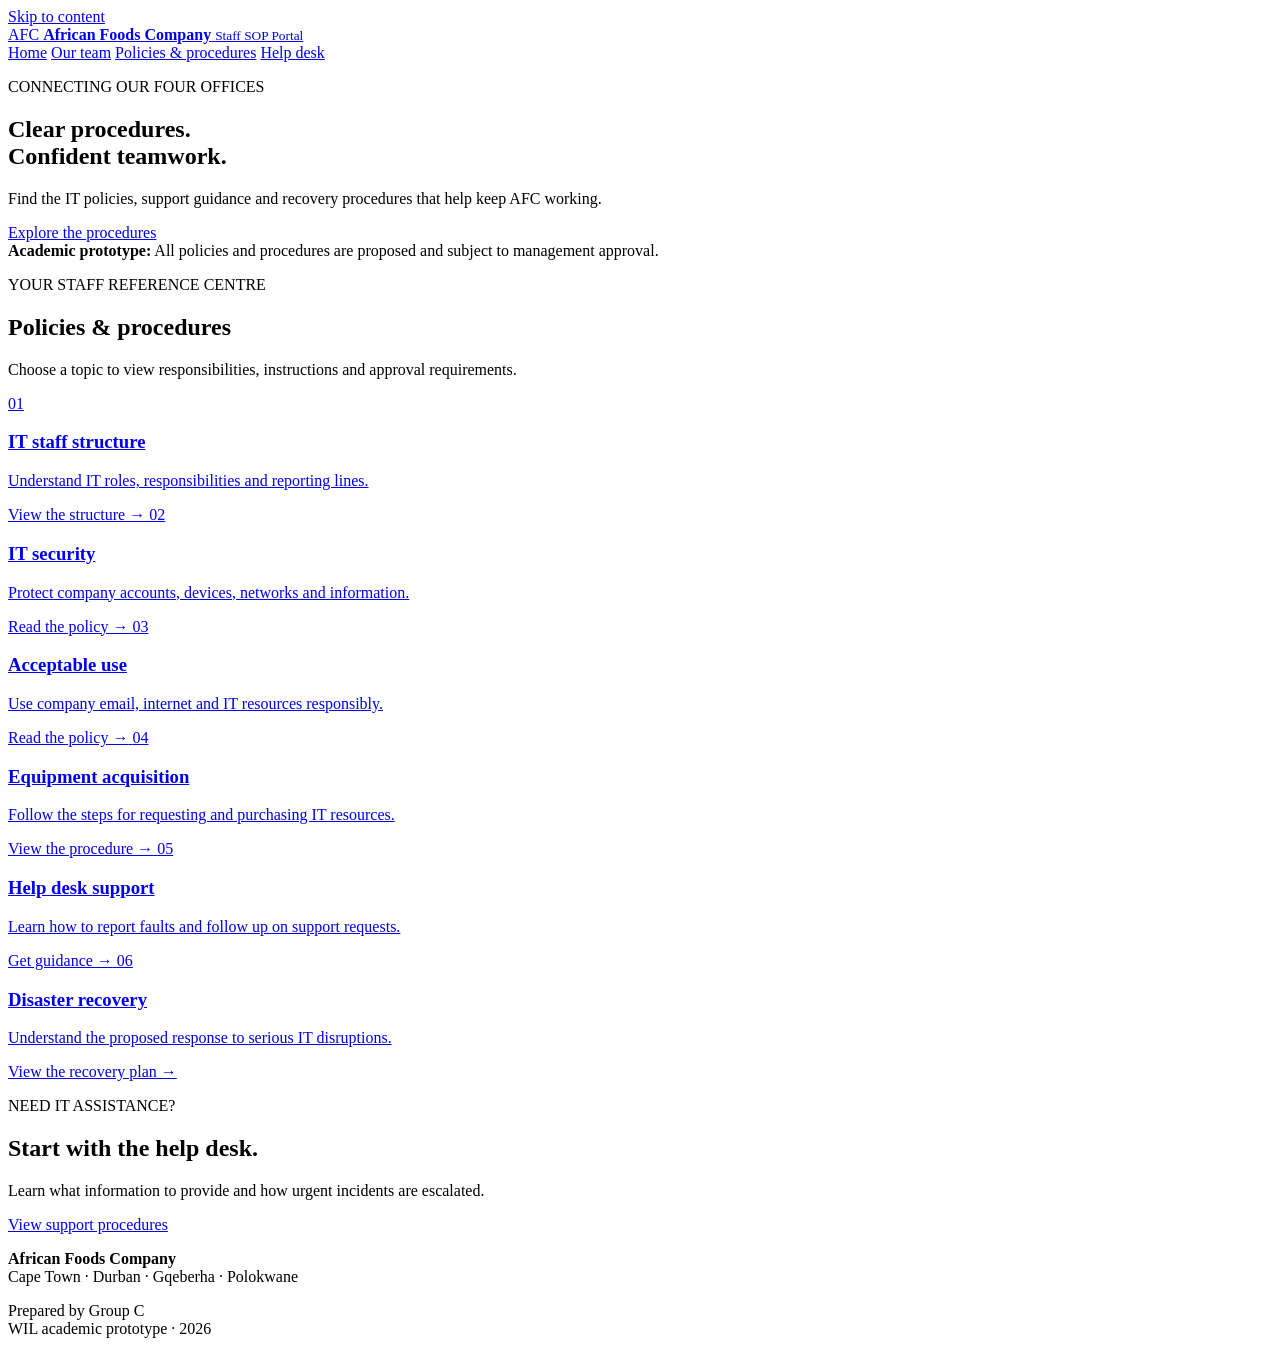
==== AFC SOP WEBSITE/index.html @ 6a41cf93 "final commit" ====
<!DOCTYPE html>
<html lang="en">
<head>
  <meta charset="UTF-8">
  <meta name="viewport" content="width=device-width, initial-scale=1.0">
  <title>AFC | Staff SOP Portal</title>
  <link rel="stylesheet" href="css/style.css">
</head>
<body>
  <a class="skip-link" href="#main">Skip to content</a>

  <header class="site-header">
    <div class="container header-content">
      <a class="brand" href="index.html">
        <span class="brand-mark">AFC</span>
        <span>
          <strong>African Foods Company</strong>
          <small>Staff SOP Portal</small>
        </span>
      </a>

      <nav aria-label="Main navigation">
        <a href="index.html" aria-current="page">Home</a>
        <a href="staff.html">Our team</a>
        <a href="#procedures">Policies &amp; procedures</a>
        <a href="helpdesk.html">Help desk</a>
      </nav>
    </div>
  </header>

  <main id="main">
    <section class="hero" aria-labelledby="hero-title">
      <div class="container">
        <p class="eyebrow">CONNECTING OUR FOUR OFFICES</p>
        <h1 id="hero-title">Clear procedures.<br>Confident teamwork.</h1>
        <p class="hero-description">
          Find the IT policies, support guidance and recovery
          procedures that help keep AFC working.
        </p>
        <a class="button" href="#procedures">Explore the procedures</a>
      </div>
    </section>

    <div class="container">
      <aside class="notice" aria-label="Prototype status">
        <strong>Academic prototype:</strong>
        All policies and procedures are proposed and subject
        to management approval.
      </aside>

      <section id="procedures" class="section">
        <p class="eyebrow">YOUR STAFF REFERENCE CENTRE</p>
        <h2>Policies &amp; procedures</h2>
        <p class="section-intro">
          Choose a topic to view responsibilities, instructions
          and approval requirements.
        </p>

        <div class="card-grid">
          <a class="card" href="staff.html">
            <span class="card-number">01</span>
            <h3>IT staff structure</h3>
            <p>Understand IT roles, responsibilities and reporting lines.</p>
            <span class="card-link">View the structure &rarr;</span>
          </a>

          <a class="card" href="security.html">
            <span class="card-number">02</span>
            <h3>IT security</h3>
            <p>Protect company accounts, devices, networks and information.</p>
            <span class="card-link">Read the policy &rarr;</span>
          </a>

          <a class="card" href="acceptable-use.html">
            <span class="card-number">03</span>
            <h3>Acceptable use</h3>
            <p>Use company email, internet and IT resources responsibly.</p>
            <span class="card-link">Read the policy &rarr;</span>
          </a>

          <a class="card" href="acquisition.html">
            <span class="card-number">04</span>
            <h3>Equipment acquisition</h3>
            <p>Follow the steps for requesting and purchasing IT resources.</p>
            <span class="card-link">View the procedure &rarr;</span>
          </a>

          <a class="card" href="helpdesk.html">
            <span class="card-number">05</span>
            <h3>Help desk support</h3>
            <p>Learn how to report faults and follow up on support requests.</p>
            <span class="card-link">Get guidance &rarr;</span>
          </a>

          <a class="card" href="recovery.html">
            <span class="card-number">06</span>
            <h3>Disaster recovery</h3>
            <p>Understand the proposed response to serious IT disruptions.</p>
            <span class="card-link">View the recovery plan &rarr;</span>
          </a>
        </div>
      </section>

      <section class="support-panel">
        <div>
          <p class="eyebrow">NEED IT ASSISTANCE?</p>
          <h2>Start with the help desk.</h2>
          <p>
            Learn what information to provide and how urgent
            incidents are escalated.
          </p>
        </div>
        <a class="button button-dark" href="helpdesk.html">
          View support procedures
        </a>
      </section>
    </div>
  </main>

  <footer class="site-footer">
    <div class="container footer-content">
      <p><strong>African Foods Company</strong><br>
        Cape Town · Durban · Gqeberha · Polokwane
      </p>
      <p>Prepared by Group C<br>WIL academic prototype · 2026</p>
    </div>
  </footer>
</body>
</html>
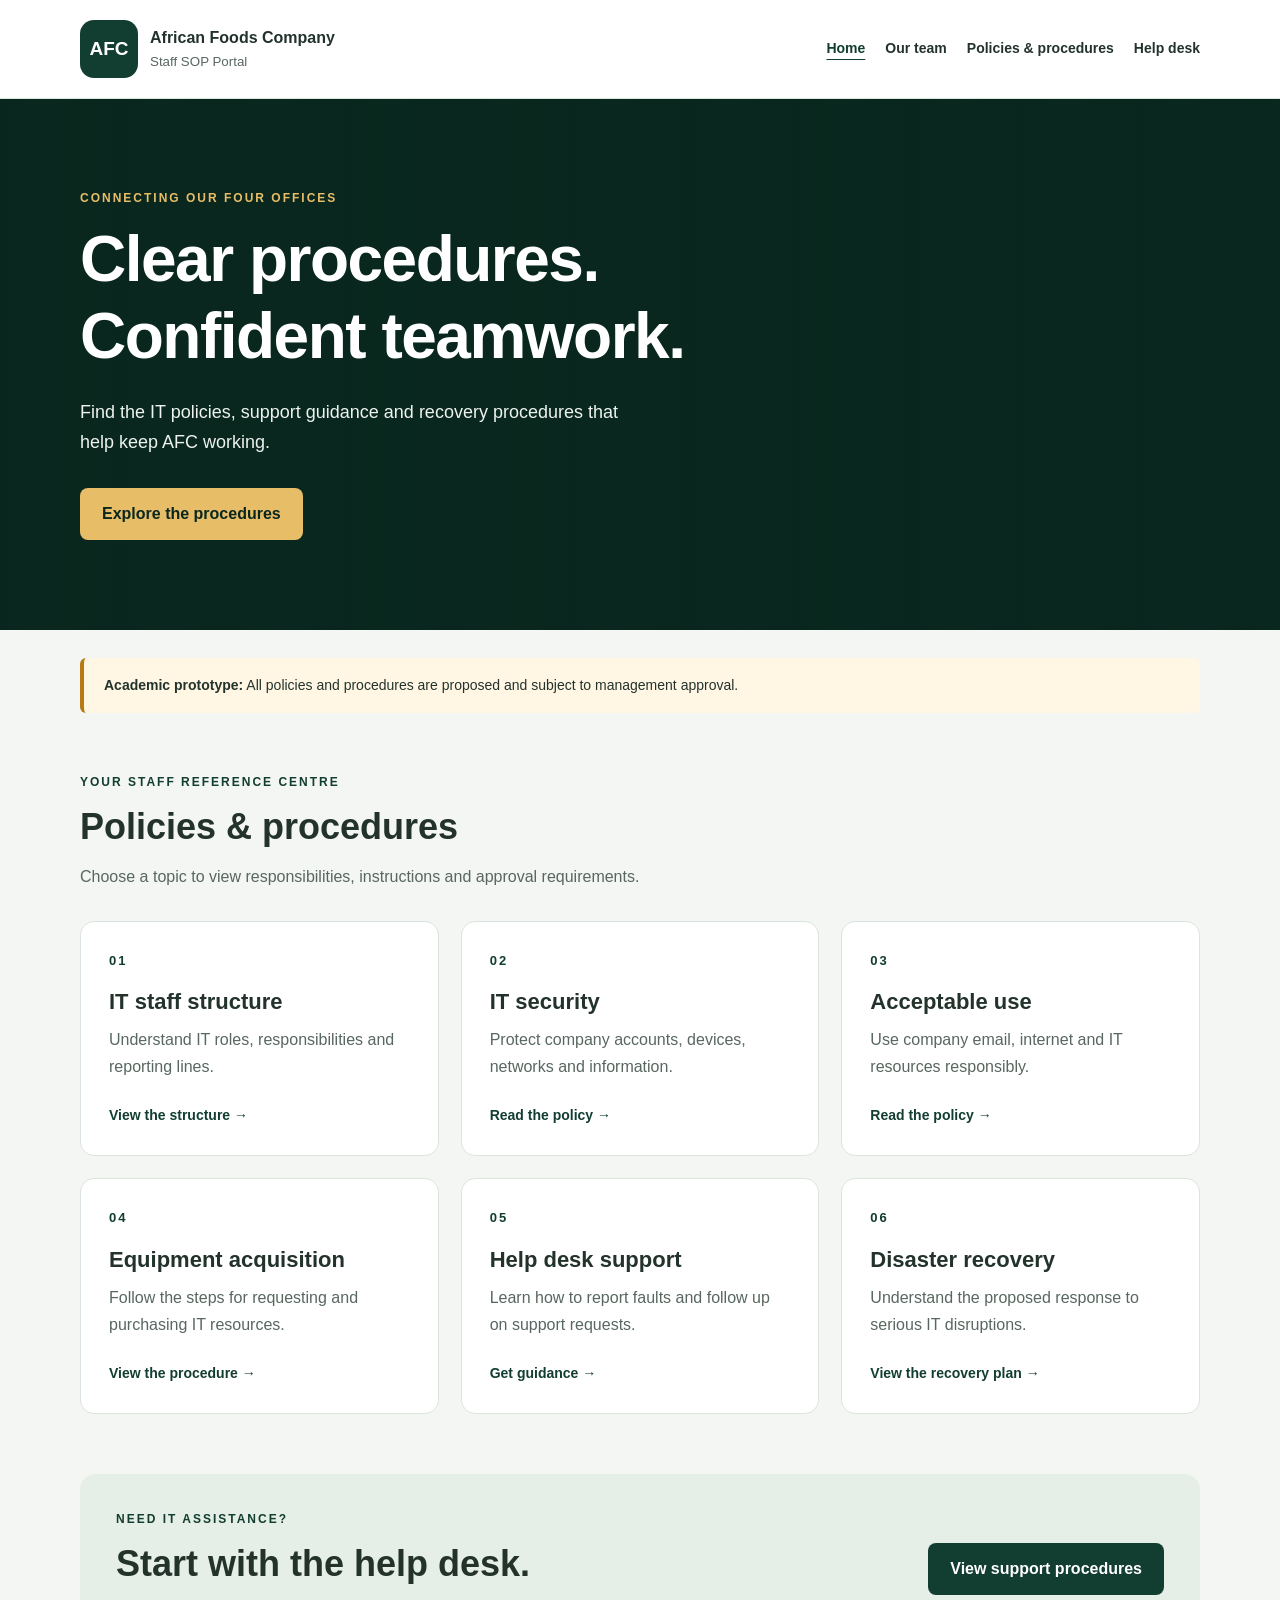
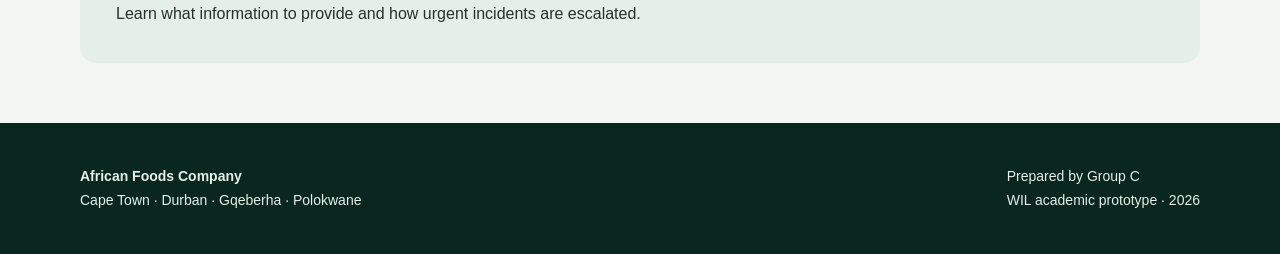
==== commit 15452d78: "Fix HTML encoding issues in index.html" ====
--- a/AFC SOP WEBSITE/index.html
+++ b/AFC SOP WEBSITE/index.html
@@ -4,7 +4,7 @@
   <meta charset="UTF-8">
   <meta name="viewport" content="width=device-width, initial-scale=1.0">
   <title>AFC | Staff SOP Portal</title>
-  <link rel="stylesheet" href="css/style.css">
+  <link rel="stylesheet" href="style.css">
 </head>
 <body>
   <a class="skip-link" href="#main">Skip to content</a>
@@ -126,4 +126,4 @@
     </div>
   </footer>
 </body>
-</html>+</html>
--- a/AFC SOP WEBSITE/style.css
+++ b/AFC SOP WEBSITE/style.css
@@ -0,0 +1,561 @@
+:root {
+  --green: #123e31;
+  --green-dark: #09271e;
+  --gold: #e8bd67;
+  --background: #f4f6f3;
+  --text: #23332c;
+  --muted: #58675f;
+  --border: #dce4de;
+}
+
+* {
+  box-sizing: border-box;
+}
+
+html {
+  scroll-behavior: smooth;
+}
+
+body {
+  margin: 0;
+  font-family: Arial, Helvetica, sans-serif;
+  color: var(--text);
+  background: var(--background);
+  line-height: 1.65;
+}
+
+a {
+  color: inherit;
+}
+
+.container {
+  width: min(1120px, 90%);
+  margin-inline: auto;
+}
+
+.skip-link {
+  position: absolute;
+  top: -100px;
+  left: 12px;
+  padding: 12px;
+  background: white;
+  z-index: 10;
+}
+
+.skip-link:focus {
+  top: 12px;
+}
+
+a:focus-visible {
+  outline: 3px solid #b77916;
+  outline-offset: 5px;
+}
+
+.site-header {
+  background: white;
+  border-bottom: 1px solid var(--border);
+}
+
+.header-content {
+  display: flex;
+  align-items: center;
+  justify-content: space-between;
+  gap: 24px;
+  padding-block: 20px;
+}
+
+.brand {
+  display: flex;
+  align-items: center;
+  gap: 12px;
+  text-decoration: none;
+}
+
+.brand-mark {
+  display: grid;
+  place-items: center;
+  width: 58px;
+  height: 58px;
+  border-radius: 14px;
+  background: var(--green);
+  color: white;
+  font-weight: bold;
+  font-size: 19px;
+}
+
+.brand strong,
+.brand small {
+  display: block;
+}
+
+.brand small {
+  color: var(--muted);
+}
+
+nav {
+  display: flex;
+  flex-wrap: wrap;
+  gap: 20px;
+}
+
+nav a {
+  font-size: 14px;
+  font-weight: bold;
+  text-decoration: none;
+}
+
+nav a:hover,
+nav a[aria-current="page"] {
+  color: var(--green);
+  text-decoration: underline;
+  text-underline-offset: 6px;
+}
+
+.hero {
+  padding-block: 90px;
+  color: white;
+  background-color: var(--green-dark);
+  background-image:
+    linear-gradient(90deg, rgba(9, 39, 30, .94),
+      rgba(9, 39, 30, .65)),
+    url("../images/afc-hero.jpg");
+  background-size: cover;
+  background-position: center;
+}
+
+.eyebrow {
+  margin: 0 0 12px;
+  font-size: 12px;
+  font-weight: bold;
+  letter-spacing: 2px;
+  color: var(--green);
+}
+
+.hero .eyebrow {
+  color: var(--gold);
+}
+
+h1,
+h2,
+h3 {
+  line-height: 1.2;
+}
+
+h1 {
+  max-width: 760px;
+  margin: 0 0 24px;
+  font-size: clamp(36px, 5vw, 64px);
+  letter-spacing: -1.5px;
+}
+
+h2 {
+  margin: 0 0 16px;
+  font-size: clamp(27px, 3vw, 36px);
+}
+
+h3 {
+  margin: 18px 0 12px;
+  font-size: 22px;
+}
+
+.hero-description {
+  max-width: 560px;
+  margin-bottom: 30px;
+  color: #edf3ef;
+  font-size: 18px;
+}
+
+.button {
+  display: inline-block;
+  padding: 13px 22px;
+  border-radius: 8px;
+  background: var(--gold);
+  color: var(--green-dark);
+  font-weight: bold;
+  text-align: center;
+  text-decoration: none;
+}
+
+.button:hover {
+  filter: brightness(.95);
+}
+
+.notice {
+  margin-top: 28px;
+  padding: 16px 20px;
+  border-left: 4px solid #b77916;
+  border-radius: 6px;
+  background: #fff6e4;
+  font-size: 14px;
+}
+
+.section {
+  padding-block: 60px;
+  scroll-margin-top: 24px;
+}
+
+.section-intro {
+  max-width: 650px;
+  margin-bottom: 30px;
+  color: var(--muted);
+}
+
+.card-grid {
+  display: grid;
+  grid-template-columns: repeat(3, 1fr);
+  gap: 22px;
+}
+
+.card {
+  display: flex;
+  flex-direction: column;
+  padding: 28px;
+  border: 1px solid var(--border);
+  border-radius: 14px;
+  background: white;
+  text-decoration: none;
+  transition: transform .2s ease, box-shadow .2s ease;
+}
+
+.card:hover {
+  transform: translateY(-4px);
+  box-shadow: 0 12px 28px rgba(18, 62, 49, .1);
+}
+
+.card-number {
+  color: var(--green);
+  font-size: 13px;
+  font-weight: bold;
+  letter-spacing: 2px;
+}
+
+.card p {
+  margin: 0 0 24px;
+  color: var(--muted);
+}
+
+.card-link {
+  margin-top: auto;
+  color: var(--green);
+  font-weight: bold;
+  font-size: 14px;
+}
+
+.support-panel {
+  display: flex;
+  align-items: center;
+  justify-content: space-between;
+  gap: 30px;
+  padding: 36px;
+  margin-bottom: 60px;
+  border-radius: 16px;
+  background: #e5eee7;
+}
+
+.support-panel p:last-child {
+  margin-bottom: 0;
+  max-width: 600px;
+}
+
+.button-dark {
+  flex-shrink: 0;
+  background: var(--green);
+  color: white;
+}
+
+.site-footer {
+  padding-block: 28px;
+  background: var(--green-dark);
+  color: #e5eee7;
+  font-size: 14px;
+}
+
+.footer-content {
+  display: flex;
+  justify-content: space-between;
+  gap: 24px;
+}
+
+@media (max-width: 900px) {
+  .header-content {
+    align-items: flex-start;
+    flex-direction: column;
+  }
+
+  .card-grid {
+    grid-template-columns: repeat(2, 1fr);
+  }
+
+  .support-panel {
+    align-items: flex-start;
+    flex-direction: column;
+  }
+}
+
+@media (max-width: 600px) {
+  .hero {
+    padding-block: 60px;
+  }
+
+  .card-grid {
+    grid-template-columns: 1fr;
+  }
+
+  nav {
+    gap: 12px 18px;
+  }
+
+  .support-panel {
+    padding: 24px;
+  }
+
+  .footer-content {
+    flex-direction: column;
+    gap: 0;
+  }
+}
+
+@media (prefers-reduced-motion: reduce) {
+  html {
+    scroll-behavior: auto;
+  }
+
+  .card {
+    transition: none;
+  }
+
+  .card:hover {
+    transform: none;
+  }
+}
+.page-banner {
+  padding-block: 55px;
+  background: var(--green);
+  color: white;
+}
+
+.page-banner .eyebrow {
+  color: var(--gold);
+}
+
+.page-banner h1 {
+  font-size: clamp(36px, 5vw, 52px);
+  margin-bottom: 16px;
+}
+
+.page-banner p:last-child {
+  max-width: 640px;
+  margin-bottom: 0;
+}
+
+.breadcrumbs {
+  padding-top: 24px;
+  color: var(--muted);
+  font-size: 14px;
+}
+
+.breadcrumbs a {
+  color: var(--green);
+}
+
+.content-panel {
+  margin-block: 28px;
+  padding: 36px;
+  background: white;
+  border: 1px solid var(--border);
+  border-radius: 14px;
+}
+
+.org-chart {
+  display: flex;
+  flex-direction: column;
+  align-items: center;
+  margin-block: 32px;
+}
+
+.org-role {
+  width: 100%;
+  padding: 20px;
+  border: 1px solid var(--border);
+  border-radius: 10px;
+  background: var(--background);
+  text-align: center;
+}
+
+.org-role strong,
+.org-role span {
+  display: block;
+}
+
+.org-role span {
+  margin-top: 6px;
+  color: var(--muted);
+  font-size: 13px;
+}
+
+.org-executive,
+.org-manager {
+  max-width: 340px;
+}
+
+.org-executive {
+  background: var(--green);
+  color: white;
+  border-color: var(--green);
+}
+
+.org-executive span {
+  color: #e5eee7;
+}
+
+.org-manager {
+  background: #fff6e4;
+  border-color: var(--gold);
+}
+
+.org-connector {
+  width: 2px;
+  height: 28px;
+  background: #789386;
+}
+
+.org-team {
+  display: grid;
+  grid-template-columns: repeat(3, 1fr);
+  gap: 18px;
+  width: 100%;
+}
+
+.liaison-note {
+  padding: 20px;
+  background: #e5eee7;
+  border-radius: 10px;
+}
+
+.liaison-note p {
+  margin: 8px 0 0;
+}
+
+.table-scroll {
+  overflow-x: auto;
+}
+
+.table-scroll:focus-visible {
+  outline: 3px solid #b77916;
+  outline-offset: 4px;
+}
+
+.staff-table {
+  width: 100%;
+  min-width: 650px;
+  border-collapse: collapse;
+  text-align: left;
+}
+
+.staff-table caption {
+  padding-bottom: 14px;
+  text-align: left;
+  color: var(--muted);
+}
+
+.staff-table th,
+.staff-table td {
+  padding: 16px;
+  border-bottom: 1px solid var(--border);
+  vertical-align: top;
+}
+
+.staff-table thead {
+  background: var(--green);
+  color: white;
+}
+
+.staff-table tbody th {
+  width: 23%;
+}
+
+.staff-table tbody tr:nth-child(even) {
+  background: var(--background);
+}
+
+.process-list {
+  padding-left: 24px;
+}
+
+.process-list li {
+  padding-left: 8px;
+  margin-bottom: 18px;
+}
+
+@media (max-width: 700px) {
+  .org-team {
+    grid-template-columns: 1fr;
+  }
+
+  .content-panel {
+    padding: 24px;
+  }
+}
+
+.policy-details {
+  margin: 24px 0 0;
+}
+
+.policy-details > div {
+  display: grid;
+  grid-template-columns: 180px 1fr;
+  gap: 20px;
+  padding-block: 16px;
+  border-bottom: 1px solid var(--border);
+}
+
+.policy-details dt {
+  font-weight: bold;
+  color: var(--green);
+}
+
+.policy-details dd {
+  margin: 0;
+  color: var(--muted);
+}
+
+.policy-list {
+  padding-left: 24px;
+  margin-bottom: 0;
+}
+
+.policy-list li {
+  padding-left: 8px;
+  margin-bottom: 20px;
+}
+
+.policy-list li::marker {
+  color: var(--green);
+}
+
+.policy-list strong {
+  color: var(--green);
+}
+
+.page-links {
+  display: flex;
+  justify-content: space-between;
+  gap: 20px;
+  padding-bottom: 36px;
+}
+
+.page-links a {
+  color: var(--green);
+  font-weight: bold;
+}
+
+@media (max-width: 600px) {
+  .policy-details > div {
+    grid-template-columns: 1fr;
+    gap: 6px;
+  }
+
+  .page-links {
+    flex-direction: column;
+  }
+}
